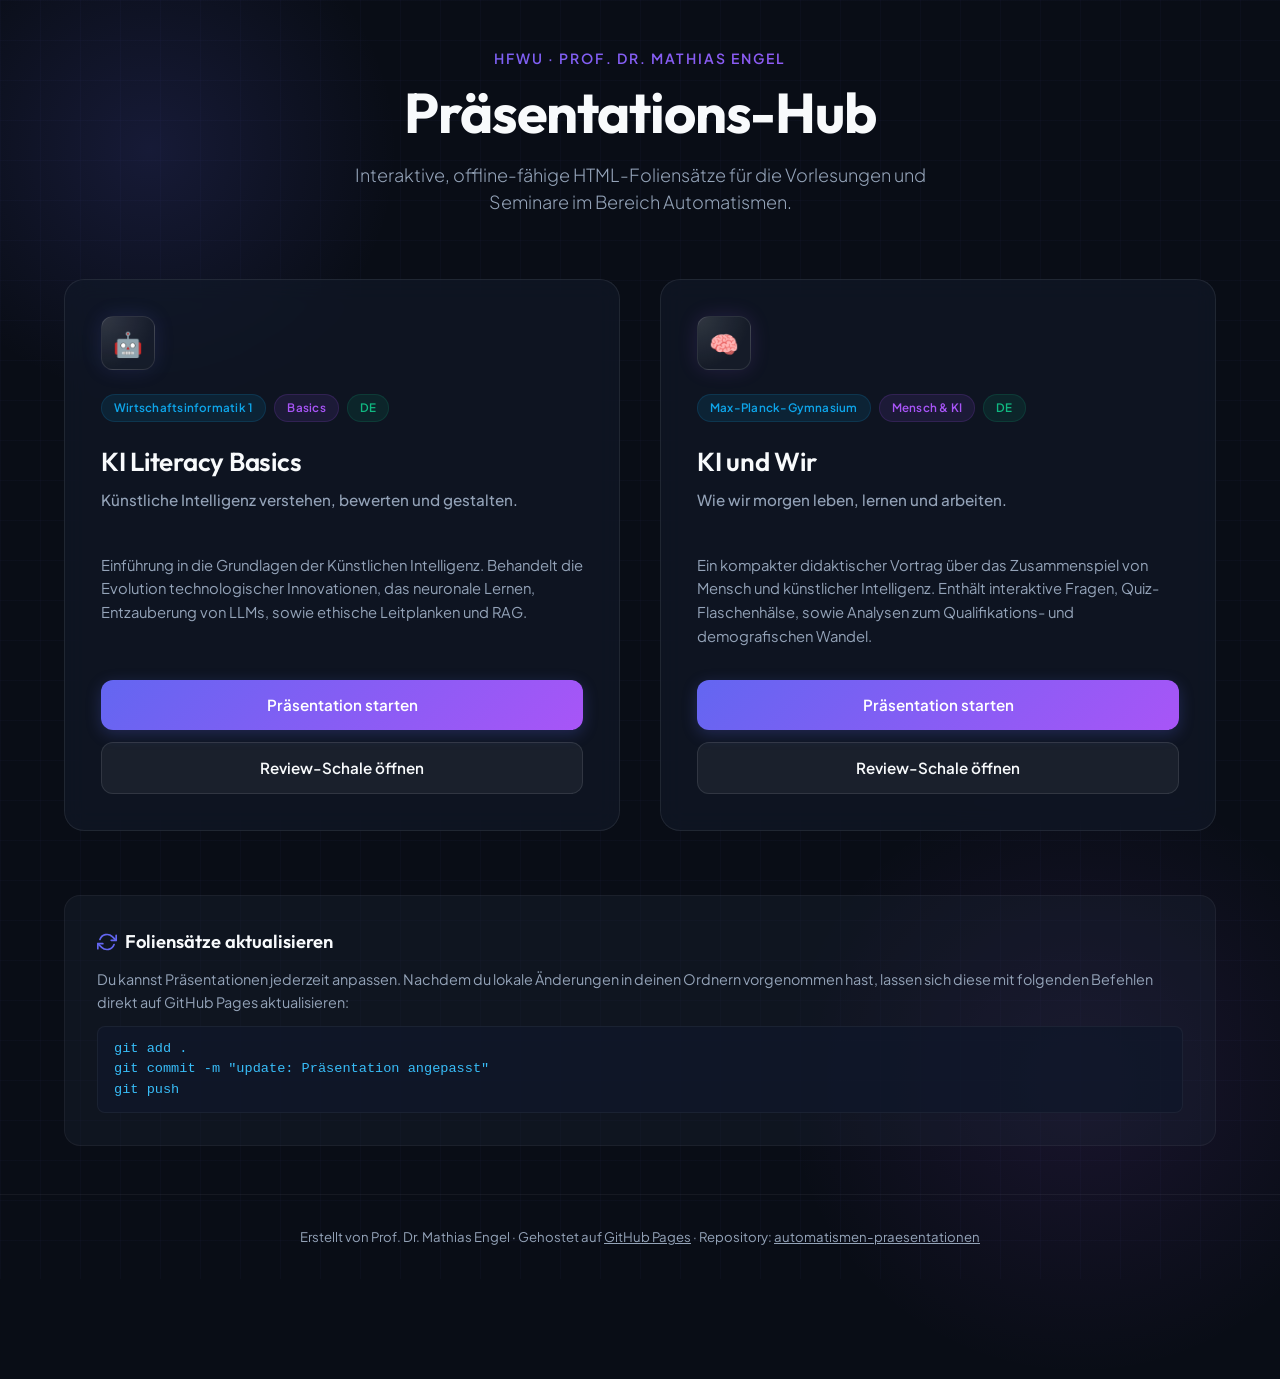
==== index.html @ fb7b11c0 "feat: add presentations and dashboard landing page" ====
<!doctype html>
<html lang="de">
<head>
  <meta charset="utf-8">
  <meta name="viewport" content="width=device-width, initial-scale=1">
  <title>Präsentationen · HFWU / Prof. Dr. Mathias Engel</title>
  <!-- Google Fonts for premium typography -->
  <link rel="preconnect" href="https://fonts.googleapis.com">
  <link rel="preconnect" href="https://fonts.gstatic.com" crossorigin>
  <link href="https://fonts.googleapis.com/css2?family=Outfit:wght@300;400;500;600;700&family=Plus+Jakarta+Sans:wght@300;400;500;600;700&display=swap" rel="stylesheet">
  
  <style>
    :root {
      --bg-dark: #090d16;
      --card-bg: rgba(17, 25, 40, 0.65);
      --card-border: rgba(255, 255, 255, 0.08);
      --text-main: #f8fafc;
      --text-muted: #94a3b8;
      --primary: #6366f1;
      --primary-glow: rgba(99, 102, 241, 0.15);
      --secondary: #a855f7;
      --secondary-glow: rgba(168, 85, 247, 0.15);
      --accent-green: #10b981;
      --accent-blue: #0ea5e9;
      --grid-color: rgba(99, 102, 241, 0.03);
    }

    * {
      box-sizing: border-box;
      margin: 0;
      padding: 0;
    }

    body {
      background-color: var(--bg-dark);
      color: var(--text-main);
      font-family: 'Plus Jakarta Sans', system-ui, -apple-system, sans-serif;
      min-height: 100vh;
      display: flex;
      flex-direction: column;
      position: relative;
      overflow-x: hidden;
      line-height: 1.5;
    }

    /* Ambient background glows */
    body::before {
      content: '';
      position: absolute;
      width: 500px;
      height: 500px;
      background: radial-gradient(circle, rgba(99, 102, 241, 0.15) 0%, rgba(99, 102, 241, 0) 70%);
      top: -100px;
      left: -100px;
      z-index: -1;
      pointer-events: none;
    }

    body::after {
      content: '';
      position: absolute;
      width: 600px;
      height: 600px;
      background: radial-gradient(circle, rgba(168, 85, 247, 0.1) 0%, rgba(168, 85, 247, 0) 70%);
      bottom: -100px;
      right: -100px;
      z-index: -1;
      pointer-events: none;
    }

    /* Grid background pattern */
    .grid-bg {
      position: absolute;
      inset: 0;
      background-image: 
        linear-gradient(to right, var(--grid-color) 1px, transparent 1px),
        linear-gradient(to bottom, var(--grid-color) 1px, transparent 1px);
      background-size: 40px 40px;
      z-index: -2;
      pointer-events: none;
    }

    .container {
      width: 100%;
      max-width: 1200px;
      margin: 0 auto;
      padding: 3rem 1.5rem;
      flex-grow: 1;
      display: flex;
      flex-direction: column;
    }

    header {
      text-align: center;
      margin-bottom: 4rem;
      position: relative;
    }

    .eyebrow {
      font-size: 0.875rem;
      font-weight: 600;
      text-transform: uppercase;
      letter-spacing: 0.15em;
      background: linear-gradient(135deg, var(--primary) 0%, var(--secondary) 100%);
      -webkit-background-clip: text;
      -webkit-text-fill-color: transparent;
      margin-bottom: 0.75rem;
    }

    h1 {
      font-family: 'Outfit', sans-serif;
      font-size: clamp(2.5rem, 5vw, 3.5rem);
      font-weight: 700;
      letter-spacing: -0.02em;
      line-height: 1.15;
      margin-bottom: 1rem;
    }

    .lead {
      color: var(--text-muted);
      font-size: 1.125rem;
      max-width: 600px;
      margin: 0 auto;
      font-weight: 300;
    }

    /* Cards Grid */
    .cards-grid {
      display: grid;
      grid-template-columns: repeat(auto-fit, minmax(320px, 1fr));
      gap: 2.5rem;
      margin-bottom: 4rem;
    }

    .card {
      background: var(--card-bg);
      border: 1px solid var(--card-border);
      border-radius: 20px;
      backdrop-filter: blur(12px);
      -webkit-backdrop-filter: blur(12px);
      padding: 2.25rem;
      display: flex;
      flex-direction: column;
      transition: all 0.4s cubic-bezier(0.16, 1, 0.3, 1);
      position: relative;
      overflow: hidden;
    }

    .card::before {
      content: '';
      position: absolute;
      top: 0;
      left: 0;
      width: 100%;
      height: 4px;
      background: linear-gradient(to right, var(--primary), var(--secondary));
      opacity: 0;
      transition: opacity 0.4s ease;
    }

    .card:hover {
      transform: translateY(-5px);
      border-color: rgba(255, 255, 255, 0.18);
      box-shadow: 0 20px 40px -15px rgba(0, 0, 0, 0.5);
    }

    .card:hover::before {
      opacity: 1;
    }

    /* Card Gradient Icon Header */
    .card-icon {
      width: 54px;
      height: 54px;
      border-radius: 12px;
      display: flex;
      align-items: center;
      justify-content: center;
      font-size: 1.5rem;
      margin-bottom: 1.5rem;
      background: radial-gradient(100% 100% at 0% 0%, rgba(255, 255, 255, 0.15) 0%, rgba(255, 255, 255, 0.03) 100%);
      border: 1px solid rgba(255, 255, 255, 0.1);
    }

    .card:nth-child(1) .card-icon {
      color: var(--primary);
      box-shadow: 0 0 20px var(--primary-glow);
    }

    .card:nth-child(2) .card-icon {
      color: var(--secondary);
      box-shadow: 0 0 20px var(--secondary-glow);
    }

    /* Badges */
    .badge-row {
      display: flex;
      flex-wrap: wrap;
      gap: 0.5rem;
      margin-bottom: 1.25rem;
    }

    .badge {
      font-size: 0.725rem;
      font-weight: 600;
      padding: 0.25rem 0.75rem;
      border-radius: 100px;
      letter-spacing: 0.02em;
    }

    .badge-blue {
      background-color: rgba(14, 165, 233, 0.1);
      color: var(--accent-blue);
      border: 1px solid rgba(14, 165, 233, 0.15);
    }

    .badge-purple {
      background-color: rgba(168, 85, 247, 0.1);
      color: var(--secondary);
      border: 1px solid rgba(168, 85, 247, 0.15);
    }

    .badge-green {
      background-color: rgba(16, 185, 129, 0.1);
      color: var(--accent-green);
      border: 1px solid rgba(16, 185, 129, 0.15);
    }

    .card-title {
      font-family: 'Outfit', sans-serif;
      font-size: 1.625rem;
      font-weight: 600;
      margin-bottom: 0.5rem;
      letter-spacing: -0.01em;
    }

    .card-subtitle {
      font-size: 0.95rem;
      font-weight: 500;
      color: var(--text-muted);
      margin-bottom: 1.25rem;
      min-height: 2.8rem;
    }

    .card-desc {
      color: var(--text-muted);
      font-size: 0.925rem;
      line-height: 1.6;
      margin-bottom: 2rem;
      flex-grow: 1;
    }

    /* Action Buttons */
    .button-group {
      display: flex;
      flex-direction: column;
      gap: 0.75rem;
    }

    .btn {
      display: inline-flex;
      align-items: center;
      justify-content: center;
      padding: 0.85rem 1.5rem;
      border-radius: 12px;
      font-weight: 600;
      font-size: 0.95rem;
      text-decoration: none;
      transition: all 0.2s ease;
      cursor: pointer;
      width: 100%;
    }

    .btn-primary {
      background: linear-gradient(135deg, var(--primary) 0%, var(--secondary) 100%);
      color: #fff;
      box-shadow: 0 4px 15px rgba(99, 102, 241, 0.25);
      border: none;
    }

    .btn-primary:hover {
      box-shadow: 0 6px 20px rgba(99, 102, 241, 0.4);
      transform: translateY(-2px);
    }

    .btn-secondary {
      background: rgba(255, 255, 255, 0.05);
      color: var(--text-main);
      border: 1px solid rgba(255, 255, 255, 0.1);
    }

    .btn-secondary:hover {
      background: rgba(255, 255, 255, 0.1);
      border-color: rgba(255, 255, 255, 0.2);
    }

    /* Update Info Accordion */
    .info-section {
      background: rgba(30, 41, 59, 0.3);
      border: 1px solid rgba(255, 255, 255, 0.05);
      border-radius: 16px;
      padding: 2rem;
      margin-top: auto;
    }

    .info-title {
      font-family: 'Outfit', sans-serif;
      font-size: 1.15rem;
      font-weight: 600;
      margin-bottom: 0.75rem;
      display: flex;
      align-items: center;
      gap: 0.5rem;
    }

    .info-title svg {
      color: var(--primary);
    }

    .info-desc {
      color: var(--text-muted);
      font-size: 0.9rem;
      line-height: 1.6;
    }

    .code-block {
      background: rgba(15, 23, 42, 0.8);
      border: 1px solid rgba(255, 255, 255, 0.05);
      padding: 0.75rem 1rem;
      border-radius: 8px;
      font-family: 'Courier New', Courier, monospace;
      font-size: 0.85rem;
      color: #38bdf8;
      margin-top: 0.75rem;
      display: block;
      overflow-x: auto;
    }

    footer {
      text-align: center;
      padding: 2rem 0;
      color: var(--text-muted);
      font-size: 0.825rem;
      border-top: 1px solid rgba(255, 255, 255, 0.05);
    }

    footer a {
      color: var(--text-muted);
      text-decoration: underline;
      transition: color 0.2s ease;
    }

    footer a:hover {
      color: var(--primary);
    }

    @media (max-width: 640px) {
      .container {
        padding: 2rem 1rem;
      }
      h1 {
        font-size: 2.25rem;
      }
      .card {
        padding: 1.5rem;
      }
    }
  </style>
</head>
<body>
  <div class="grid-bg"></div>

  <div class="container">
    <header>
      <div class="eyebrow">HFWU · Prof. Dr. Mathias Engel</div>
      <h1>Präsentations-Hub</h1>
      <p class="lead">Interaktive, offline-fähige HTML-Foliensätze für die Vorlesungen und Seminare im Bereich Automatismen.</p>
    </header>

    <main class="cards-grid">
      <!-- Card 1: KI Literacy Basics -->
      <article class="card">
        <div class="card-icon">🤖</div>
        <div class="badge-row">
          <span class="badge badge-blue">Wirtschaftsinformatik 1</span>
          <span class="badge badge-purple">Basics</span>
          <span class="badge badge-green">DE</span>
        </div>
        <h2 class="card-title">KI Literacy Basics</h2>
        <h3 class="card-subtitle">Künstliche Intelligenz verstehen, bewerten und gestalten.</h3>
        <p class="card-desc">Einführung in die Grundlagen der Künstlichen Intelligenz. Behandelt die Evolution technologischer Innovationen, das neuronale Lernen, Entzauberung von LLMs, sowie ethische Leitplanken und RAG.</p>
        <div class="button-group">
          <a href="./KI%20Literacy%20Basics/presentation.html" class="btn btn-primary">Präsentation starten</a>
          <a href="./KI%20Literacy%20Basics/review.html" class="btn btn-secondary">Review-Schale öffnen</a>
        </div>
      </article>

      <!-- Card 2: KI und Wir -->
      <article class="card">
        <div class="card-icon">🧠</div>
        <div class="badge-row">
          <span class="badge badge-blue">Max-Planck-Gymnasium</span>
          <span class="badge badge-purple">Mensch &amp; KI</span>
          <span class="badge badge-green">DE</span>
        </div>
        <h2 class="card-title">KI und Wir</h2>
        <h3 class="card-subtitle">Wie wir morgen leben, lernen und arbeiten.</h3>
        <p class="card-desc">Ein kompakter didaktischer Vortrag über das Zusammenspiel von Mensch und künstlicher Intelligenz. Enthält interaktive Fragen, Quiz-Flaschenhälse, sowie Analysen zum Qualifikations- und demografischen Wandel.</p>
        <div class="button-group">
          <a href="./KI%20und%20Wir/presentation.html" class="btn btn-primary">Präsentation starten</a>
          <a href="./KI%20und%20Wir/review.html" class="btn btn-secondary">Review-Schale öffnen</a>
        </div>
      </article>
    </main>

    <section class="info-section">
      <h3 class="info-title">
        <svg xmlns="http://www.w3.org/2000/svg" width="20" height="20" viewBox="0 0 24 24" fill="none" stroke="currentColor" stroke-width="2" stroke-linecap="round" stroke-linejoin="round" class="feather feather-refresh-cw"><polyline points="23 4 23 10 17 10"></polyline><polyline points="1 20 1 14 7 14"></polyline><path d="M3.51 9a9 9 0 0 1 14.85-3.36L23 10M1 14l4.64 4.36A9 9 0 0 0 20.49 15"></path></svg>
        Foliensätze aktualisieren
      </h3>
      <p class="info-desc">
        Du kannst Präsentationen jederzeit anpassen. Nachdem du lokale Änderungen in deinen Ordnern vorgenommen hast, lassen sich diese mit folgenden Befehlen direkt auf GitHub Pages aktualisieren:
      </p>
      <code class="code-block">
        git add .<br>
        git commit -m "update: Präsentation angepasst"<br>
        git push
      </code>
    </section>
  </div>

  <footer>
    <p>Erstellt von Prof. Dr. Mathias Engel · Gehostet auf <a href="https://pages.github.com/" target="_blank" rel="noopener">GitHub Pages</a> · Repository: <a href="https://github.com/ProfEngel/automatismen-praesentationen" target="_blank" rel="noopener">automatismen-praesentationen</a></p>
  </footer>
</body>
</html>
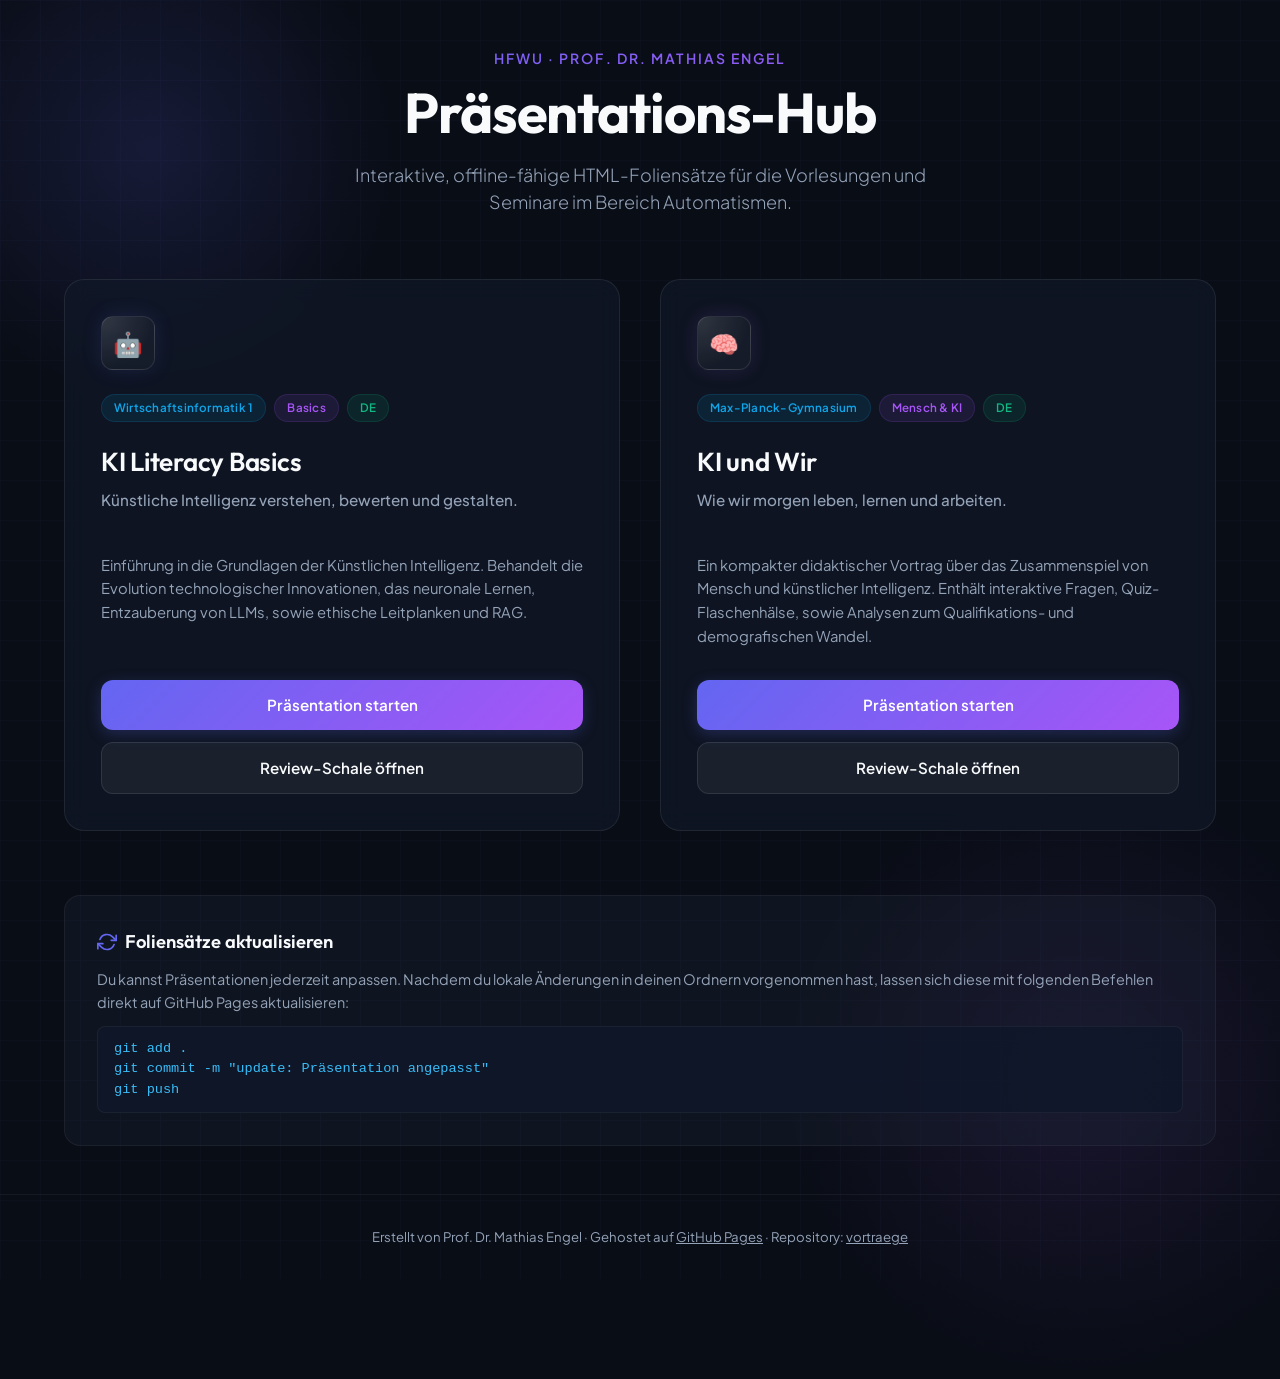
==== commit 0a576fbd: "chore: update repository name in landing page footer" ====
--- a/index.html
+++ b/index.html
@@ -430,7 +430,7 @@
   </div>
 
   <footer>
-    <p>Erstellt von Prof. Dr. Mathias Engel · Gehostet auf <a href="https://pages.github.com/" target="_blank" rel="noopener">GitHub Pages</a> · Repository: <a href="https://github.com/ProfEngel/automatismen-praesentationen" target="_blank" rel="noopener">automatismen-praesentationen</a></p>
+    <p>Erstellt von Prof. Dr. Mathias Engel · Gehostet auf <a href="https://pages.github.com/" target="_blank" rel="noopener">GitHub Pages</a> · Repository: <a href="https://github.com/ProfEngel/vortraege" target="_blank" rel="noopener">vortraege</a></p>
   </footer>
 </body>
 </html>
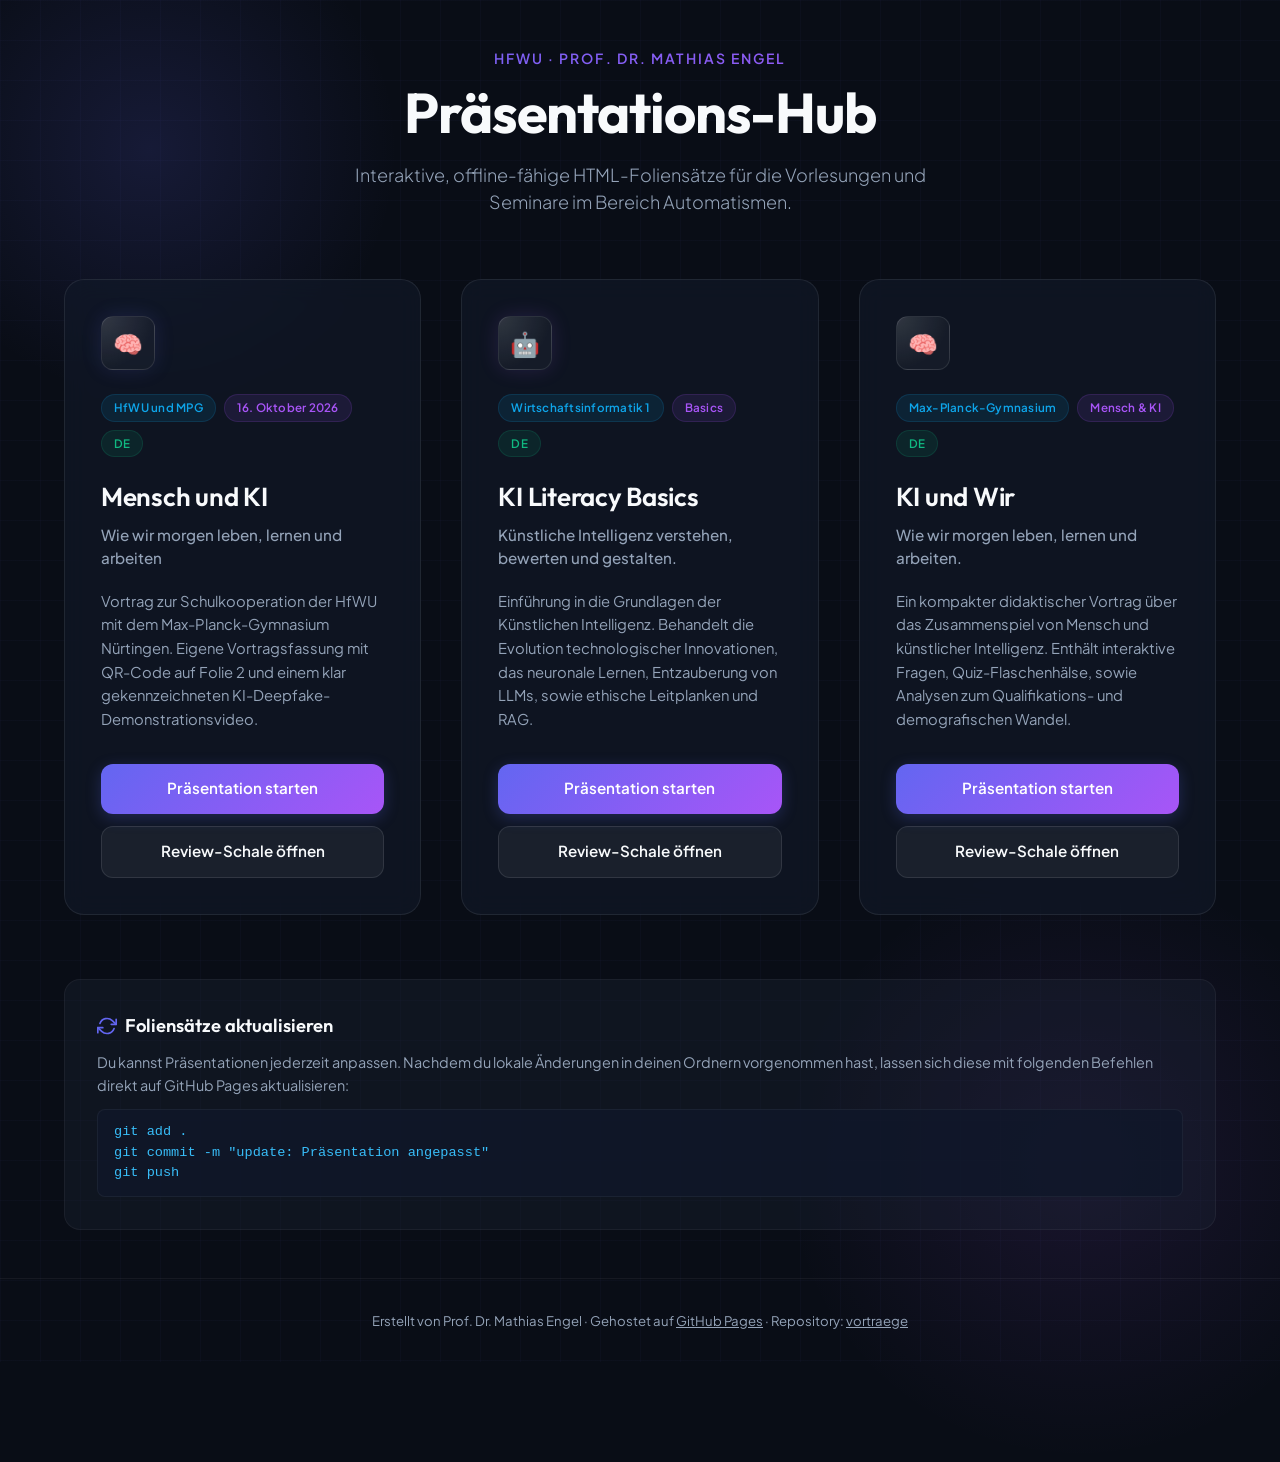
==== commit a9e23662: "Add Mensch und KI talk for HfWU MPG cooperation on 16 October 2026" ====
--- a/index.html
+++ b/index.html
@@ -378,6 +378,22 @@
     </header>
 
     <main class="cards-grid">
+      <!-- Schulkooperation HfWU / MPG, 16. Oktober 2026 -->
+      <article class="card">
+        <div class="card-icon">🧠</div>
+        <div class="badge-row">
+          <span class="badge badge-blue">HfWU und MPG</span>
+          <span class="badge badge-purple">16. Oktober 2026</span>
+          <span class="badge badge-green">DE</span>
+        </div>
+        <h2 class="card-title">Mensch und KI</h2>
+        <h3 class="card-subtitle">Wie wir morgen leben, lernen und arbeiten</h3>
+        <p class="card-desc">Vortrag zur Schulkooperation der HfWU mit dem Max-Planck-Gymnasium Nürtingen. Eigene Vortragsfassung mit QR-Code auf Folie 2 und einem klar gekennzeichneten KI-Deepfake-Demonstrationsvideo.</p>
+        <div class="button-group">
+          <a href="./mensch-und-ki-hfwu-mpg-2026-10-16/presentation.html" class="btn btn-primary">Präsentation starten</a>
+          <a href="./mensch-und-ki-hfwu-mpg-2026-10-16/review.html" class="btn btn-secondary">Review-Schale öffnen</a>
+        </div>
+      </article>
       <!-- Card 1: KI Literacy Basics -->
       <article class="card">
         <div class="card-icon">🤖</div>
